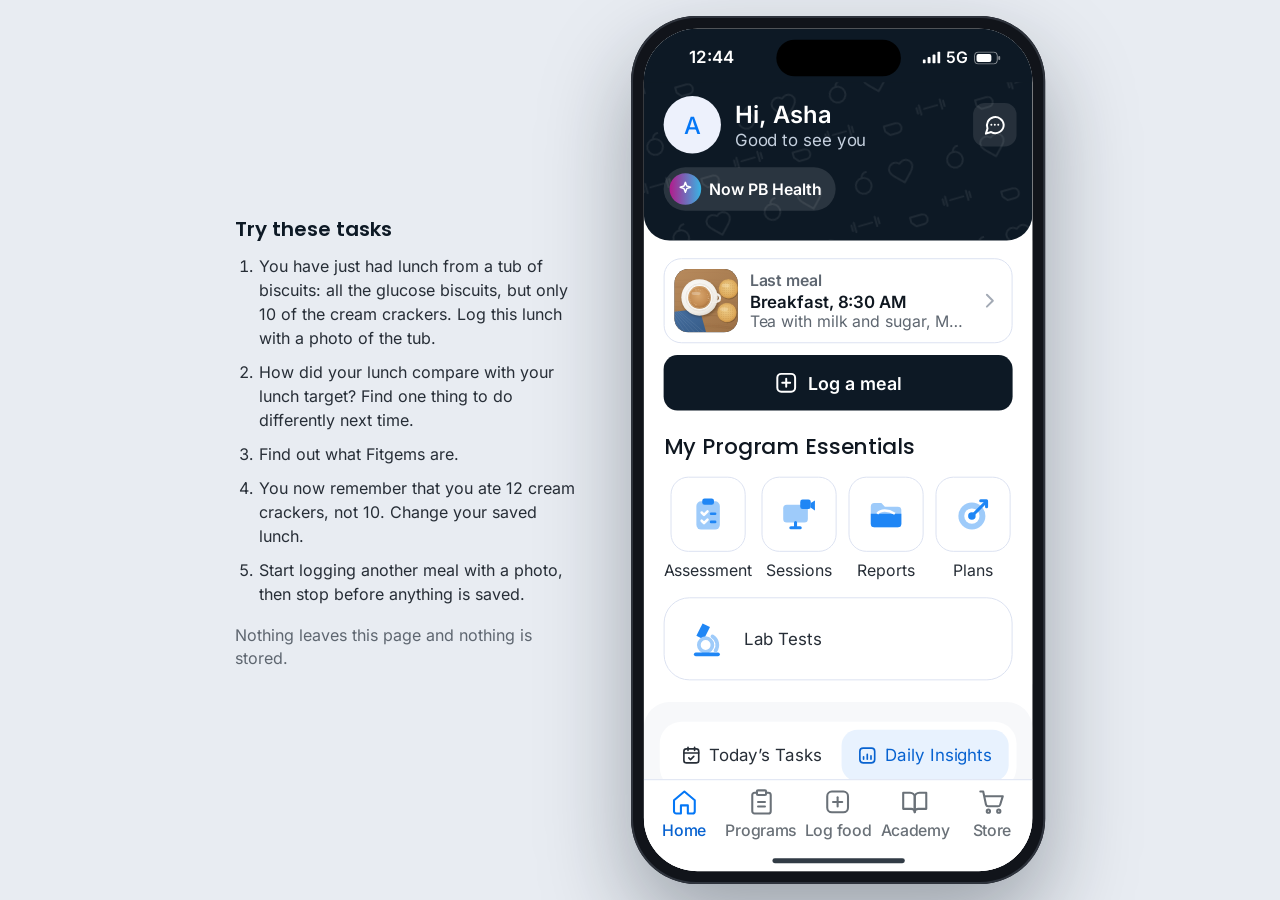
==== flow-2-show-the-estimate/index.html @ 1da6028b "Replace Design 1 and 2 with three flows on one shared theme Each flow from the brief gets its own fo" ====
<!doctype html>
<html lang="en">
<head>
<meta charset="utf-8">
<meta name="viewport" content="width=device-width, initial-scale=1, viewport-fit=cover">
<meta name="theme-color" content="#0D1925">
<title>Meal log — Flow 2</title>
<meta name="description" content="Clickable prototype for logging a meal with a photo.">
<link rel="stylesheet" href="../shared/fonts.css">
<link rel="stylesheet" href="../shared/theme.css">
<style>
/* ===== Flow 2: Show the estimate. What the app found, what it assumed, how sure it is. ===== */

/* Home: header badge, last-meal strip, one filled "Log a meal" button */
.f2-badge { position: relative; display: inline-flex; align-items: center; gap: 8px; min-height: 44px; margin-top: 14px; padding: 0 14px 0 6px; border: 0; border-radius: 999px; background: rgba(255, 255, 255, .12); color: #fff; font-size: 16px; font-weight: 600; }
.f2-badge .pb { width: 32px; height: 32px; border-radius: 50%; background: var(--brand-grad); display: grid; place-items: center; }
.f2-badge .pb .ic { width: 18px; height: 18px; color: #fff; }
.f2-top { padding: 18px 20px 0; background: var(--card); }
.f2-last { display: flex; align-items: center; gap: 12px; width: 100%; padding: 10px 10px 10px 10px; margin-bottom: 12px; border: 1px solid var(--line); border-radius: 18px; background: var(--card); text-align: left; color: inherit; }
.f2-last .thumb { width: 64px; height: 64px; border-radius: 14px; }
.f2-last .grow { flex: 1; min-width: 0; }
.f2-last .k { display: block; font-size: 16px; font-weight: 600; color: var(--muted); }
.f2-last .t { display: block; margin-top: 2px; font-size: 17px; font-weight: 600; color: var(--ink); }
.f2-last .s { display: block; font-size: 16px; color: var(--muted); white-space: nowrap; overflow: hidden; text-overflow: ellipsis; }
.f2-last .chev { color: #A3AAB5; }
.f2-logbtn .ic { width: 24px; height: 24px; }
.hcard .f2-logbtn { margin-top: 12px; }

/* method sheet: equal tiles, each with an accuracy note */
.f2-methods { display: grid; gap: 10px; }
.f2-method { display: flex; align-items: center; gap: 14px; width: 100%; min-height: 84px; padding: 12px 14px; border-radius: 18px; border: 1.5px solid var(--line); background: var(--card); text-align: left; }
.f2-method:active { background: var(--blue-50); }
.f2-method .mi { width: 52px; height: 52px; flex: none; border-radius: 16px; background: var(--blue-50); color: var(--blue); display: grid; place-items: center; }
.f2-method .mi .ic { width: 28px; height: 28px; }
.f2-method .ml { flex: 1; min-width: 0; }
.f2-method .ml b { display: block; font-size: 18px; color: var(--ink); }
.f2-method .ml span { display: block; margin-top: 3px; font-size: 16px; line-height: 1.35; color: var(--muted); }
.f2-method .chev { color: #A3AAB5; }

/* outlines over the photo: positions are in the photo's own pixels (596 x 474) */
.ol-layer { position: absolute; inset: 0; pointer-events: none; }
.ol { position: absolute; border: 2.5px dashed rgba(255, 255, 255, .95); border-radius: 18px; box-shadow: 0 0 0 1px rgba(13, 25, 37, .35), inset 0 0 0 1px rgba(13, 25, 37, .25); }
.ol.round { border-radius: 50%; }
.ol .n { position: absolute; left: -12px; top: -12px; width: 30px; height: 30px; border-radius: 50%; background: var(--navy); color: #fff; display: grid; place-items: center; font-size: 16px; font-weight: 700; box-shadow: 0 0 0 2px #fff; }
.ol .lab { position: absolute; left: 50%; top: -38px; transform: translateX(-50%); white-space: nowrap; padding: 4px 10px; border-radius: 999px; background: rgba(13, 25, 37, .86); color: #fff; font-size: 16px; font-weight: 600; }
.ol .lab.below { top: auto; bottom: -40px; }
.ol-lab { position: absolute; transform: translate(-50%, -50%); white-space: nowrap; padding: 4px 12px; border-radius: 999px; background: rgba(13, 25, 37, .86); color: #fff; font-size: 16px; font-weight: 600; box-shadow: 0 2px 8px rgba(0, 0, 0, .25); }
.ol.pop { animation: olPop .35s ease-out; }
@keyframes olPop { from { opacity: 0; transform: scale(.85); } to { opacity: 1; } }
.vf-ol { position: absolute; left: 50%; top: var(--vf-y, 48%); width: 520px; height: 414px; margin: -207px 0 0 -260px; }
.f2-camtools { display: flex; justify-content: center; margin: 0 0 14px; }

/* analysing: stages + foods as they are found */
.f2-stages { list-style: none; margin: 18px 0 14px; padding: 0; display: grid; gap: 12px; }
.f2-stages li { display: flex; align-items: center; gap: 12px; font-size: 17px; color: var(--muted); }
.f2-stages li.now { color: var(--ink); font-weight: 600; }
.f2-stages li.done { color: var(--ink); }
.f2-found { display: grid; gap: 8px; }
.f2-frow { display: flex; align-items: center; gap: 12px; min-height: 56px; padding: 8px 14px; border-radius: 14px; background: var(--card-grey); animation: toastIn .25s ease-out; }
.f2-frow .nb { width: 28px; height: 28px; flex: none; border-radius: 50%; background: var(--navy); color: #fff; display: grid; place-items: center; font-size: 16px; font-weight: 700; }
.f2-frow .grow { flex: 1; font-weight: 600; font-size: 17px; color: var(--ink); }
.f2-frow .am { font-size: 16px; color: var(--muted); }

/* review rows */
.f2-mealbar { display: flex; align-items: center; justify-content: space-between; gap: 10px; margin: 14px 0 10px; }
.f2-row { padding: 14px 14px 12px; margin-bottom: 10px; }
.f2-rtop { display: flex; align-items: flex-start; gap: 10px; }
.f2-rtop .nb { width: 30px; height: 30px; flex: none; margin-top: 1px; border-radius: 50%; background: var(--navy); color: #fff; display: grid; place-items: center; font-size: 16px; font-weight: 700; }
.f2-rtop .grow { flex: 1; min-width: 0; }
.f2-rtop .nm { display: block; font-size: 18px; font-weight: 600; color: var(--ink); line-height: 1.3; }
.f2-rtop .am { display: block; margin-top: 2px; font-size: 16px; color: var(--muted); }
.f2-rctl { display: flex; align-items: center; justify-content: space-between; gap: 10px; margin: 10px 0 0 40px; }
.f2-rctl .kc { font-size: 17px; font-weight: 600; color: var(--text); }
.f2-alts { margin: 10px 0 0 40px; }
.f2-alts .lbl { display: block; margin-bottom: 6px; font-size: 16px; color: var(--muted); }
.f2-add { display: flex; align-items: center; justify-content: center; gap: 8px; width: 100%; min-height: 56px; border-radius: 16px; border: 1.5px dashed var(--line-2); background: transparent; color: var(--pink); font-weight: 600; font-size: 17px; }
.f2-add .ic { width: 20px; height: 20px; }
.f2-total { display: flex; justify-content: space-between; align-items: baseline; margin: 14px 2px 4px; font-size: 17px; color: var(--muted); }
.f2-total b { font-size: 20px; color: var(--ink); }

/* saved sheet */
.f2-saved { text-align: center; }
.f2-saved h1 { margin: 12px 0 16px; font-family: var(--font-head); font-weight: 600; font-size: 25px; color: var(--ink); }
.f2-saved .scorebox { text-align: left; }

/* insights */
.f2-gems { position: relative; display: inline-flex; align-items: center; gap: 6px; min-height: 44px; margin-right: 8px; padding: 0 14px 0 10px; border: 0; border-radius: 999px; background: #fff; box-shadow: var(--shadow-1); font-size: 18px; font-weight: 700; color: var(--ink); }
.f2-gems .ic { width: 22px; height: 22px; }
.f2-tip { position: absolute; z-index: 20; right: 12px; top: calc(var(--sb) + 60px); width: 300px; display: flex; gap: 6px; align-items: flex-start; padding: 12px 6px 12px 14px; border-radius: 16px; background: var(--navy); color: #fff; font-size: 17px; line-height: 1.4; box-shadow: var(--shadow-2); }
.f2-tip::before { content: ''; position: absolute; top: -8px; right: 40px; width: 16px; height: 16px; background: var(--navy); transform: rotate(45deg); border-radius: 3px; }
.f2-tip .linkbtn { display: inline-flex; min-height: 44px; vertical-align: middle; color: #FF8CC6; font-size: 17px; }
.f2-tip .iconbtn { color: #fff; margin-top: -10px; }
.f2-verdict { padding: 16px; }
.f2-vtop { display: flex; align-items: center; justify-content: space-between; gap: 10px; }
.f2-vhead { margin: 10px 0 4px; font-family: var(--font-head); font-weight: 600; font-size: 22px; line-height: 1.3; color: var(--ink); }
.f2-vline { margin: 0 0 4px; font-size: 17px; color: var(--text); }
.f2-nutr { margin-top: 12px; padding: 16px; }
.f2-nutr .h3 { margin-bottom: 14px; }
.f2-assume { margin-top: 12px; padding: 16px; }
.f2-assume .h3 { margin-bottom: 6px; }
.f2-assume li { align-items: flex-start; }
.f2-scorepill { display: inline-flex; align-items: center; gap: 8px; margin-top: 8px; padding: 6px 14px; border-radius: 999px; background: var(--score-bg); font-size: 16px; color: var(--text); }
.f2-scorepill b { font-size: 18px; color: var(--ink); }
</style>
</head>
<body>
<div class="proto-bar"></div>
<div class="stage">
  <aside class="about" aria-label="Tasks for this prototype"></aside>
  <div class="device-wrap">
    <div class="device">
      <div class="phone" id="phone">
        <div id="sb"></div>
        <div id="screen"></div>
        <div id="overlay"></div>
        <div id="toast" aria-live="polite"></div>
        <div class="homebar"></div>
      </div>
    </div>
  </div>
</div>
<script src="../shared/core.js"></script>
<script src="flow.js"></script>
</body>
</html>
---- shared/fonts.css ----
/* Inter (400/500/600/700) and Poppins (500/600), embedded as WOFF2 so the pages work offline and from a double-click.
   Both fonts are SIL Open Font License 1.1. Inter is the app's UI font; Poppins its heading font (screen_3, screen_7, screen_9). */
@font-face{font-family:'Inter';font-style:normal;font-weight:400;font-display:swap;src:url([data-uri]) format('woff2');}
@font-face{font-family:'Inter';font-style:normal;font-weight:500;font-display:swap;src:url([data-uri]) format('woff2');}
@font-face{font-family:'Inter';font-style:normal;font-weight:600;font-display:swap;src:url([data-uri]) format('woff2');}
@font-face{font-family:'Inter';font-style:normal;font-weight:700;font-display:swap;src:url([data-uri]) format('woff2');}
@font-face{font-family:'Poppins';font-style:normal;font-weight:500;font-display:swap;src:url([data-uri]) format('woff2');}
@font-face{font-family:'Poppins';font-style:normal;font-weight:600;font-display:swap;src:url([data-uri]) format('woff2');}
---- shared/theme.css ----
/* =====================================================================
   PB Health meal-log prototypes: shared theme for all three flows.

   One palette, defined once. Every colour was sampled from the nine
   app screenshots (screen_1 to screen_9) and is used only through these
   variables, so the three flows cannot drift apart.
   Rules from the brief that live here:
     - text is at least 16 px, food counts at least 20 px, tap targets
       at least 44 px;
     - over target = amber with an up arrow, under target = blue with a
       down arrow, never red;
     - navy primary buttons, blue accents, white pages, light grey cards.
   ===================================================================== */
:root {
  /* brand */
  --navy: #0D1925;        /* header band, primary buttons: screen_1 header, screen_6 "Track meal", screen_7/8 buttons */
  --navy-2: #22344A;      /* primary button pressed */
  --blue: #0477F6;        /* accent: icons, active tab, progress, selection: screen_1 Home tab, screen_5 progress, screen_6 icons */
  --blue-ink: #0762D0;    /* blue text on white: the accent darkened to pass WCAG AA */
  --blue-50: #E8F2FE;     /* blue tint: screen_1 "Daily Insights" pill, screen_2 water button */
  --blue-100: #D3E7FC;    /* progress track: screen_5 */
  --pink: #DA0A78;        /* text links: screen_6 "Search here", screen_7 "Go back" (darkened to pass AA) */
  --gem: #F80A8C;         /* Fitgems: screen_8 gem */

  /* text */
  --ink: #0F1720;         /* headings: screen_6 "Lunch", screen_7 "Meal Logged!" */
  --text: #272E37;        /* body: screen_7 sheet text, screen_2 "Track meals to see insights" */
  --muted: #5E6670;       /* secondary: screen_6 date (#6A727B), darkened to pass AA on tints */
  --tab: #6A7178;         /* inactive tab: screen_1 */

  /* surfaces */
  --page: #F7F8FA;        /* Home lower section: screen_1, screen_2 */
  --card: #FFFFFF;
  --card-grey: #F4F6FA;   /* light grey card: screen_6 "Did we miss something" box (#F6F9FC) */
  --line: #DCE2F1;        /* card outlines: screen_1 tiles and Lab Tests, screen_3 tiles */
  --line-2: #C3CCDF;      /* control outlines */
  --track: #E5E7EB;       /* empty bar: screen_9 (#E4E4E4) */
  --grab: #B8C0CA;        /* sheet handle: screen_3, screen_7 */
  --scrim: rgba(13, 25, 37, .45);
  --camera: #10161D;      /* camera background: screen_4 */

  /* nutrient status: over is amber + up arrow, under is blue + down arrow, never red */
  --amber: #FFB200;       /* over-target fill: screen_9 calorie ring */
  --amber-ink: #8A4B00;   /* over-target text */
  --amber-50: #FFF4DC;
  --under: var(--blue);
  --under-ink: var(--blue-ink);
  --under-50: var(--blue-50);
  --within: #5E6E86;      /* within target: neutral slate, neither praise nor warning */

  /* other accents */
  --green: #0CA122;       /* "saved" check badge: screen_7 */
  --green-ink: #157A35;
  --green-50: #E8F6EC;
  --peach: #FFF2E6;       /* advice card: screen_9; fun-fact card: screen_5 */
  --peach-ink: #7A4310;
  --violet-50: #F1E6FD;   /* rebrand tint: screen_1 banner */
  --score-bg: linear-gradient(100deg, #FDEDFD, #DFF5FC);    /* score pill: screen_7, screen_9 */
  --brand-grad: linear-gradient(90deg, #B21B8C, #38B5E4);   /* PB Health gradient: screen_3 Talk tile and "New" badge */
  --duo-1: #9ECBFA;       /* tile icons, light part: screen_1 */
  --duo-2: #1F86F5;       /* tile icons, dark part: screen_1 */
  --doodle: #A9B2AF;      /* vegetable doodles behind the insights header: screen_9 */

  /* shape */
  --r-card: 18px;
  --r-btn: 14px;
  --r-row: 14px;
  --r-sheet: 26px;
  --shadow-1: 0 1px 2px rgba(13, 25, 37, .05), 0 6px 18px rgba(13, 25, 37, .06);
  --shadow-2: 0 18px 40px rgba(13, 25, 37, .22);

  /* type: Inter for UI, Poppins for headings, as in the app */
  --font-ui: 'Inter', -apple-system, BlinkMacSystemFont, 'SF Pro Text', 'Segoe UI', Roboto, 'Noto Sans', sans-serif;
  --font-head: 'Poppins', 'Inter', -apple-system, BlinkMacSystemFont, 'Segoe UI', sans-serif;

  /* iPhone 15: 393 x 852 pt, 54 pt status bar, 34 pt home-indicator area */
  --phone-w: 393px;
  --phone-h: 852px;
  --sb: 54px;
  --hb: 34px;
}

*, *::before, *::after { box-sizing: border-box; }
html, body { height: 100%; }
body {
  margin: 0;
  background: #E8ECF2;
  font-family: var(--font-ui);
  color: var(--ink);
  -webkit-font-smoothing: antialiased;
  -webkit-tap-highlight-color: transparent;
}
button, input, textarea, select { font: inherit; color: inherit; }
button { cursor: pointer; }
img { display: block; max-width: 100%; }
.sr-only { position: absolute; width: 1px; height: 1px; padding: 0; margin: -1px; overflow: hidden; clip: rect(0 0 0 0); white-space: nowrap; border: 0; }
:focus-visible { outline: 3px solid var(--blue); outline-offset: 2px; border-radius: 10px; }

/* ===== Stage: task panel + phone frame (laptop) ===== */
.stage { min-height: 100%; display: flex; align-items: center; justify-content: center; gap: 56px; padding: 16px; }
.about { width: 340px; color: var(--ink); }
.about h2 { font-family: var(--font-head); font-weight: 600; font-size: 20px; margin: 0 0 10px; color: var(--navy); }
.about ol { margin: 0; padding-left: 22px; font-size: 16px; line-height: 1.5; color: var(--text); }
.about ol li { margin-bottom: 10px; padding-left: 2px; }
.about .note { margin-top: 18px; font-size: 16px; color: var(--muted); line-height: 1.45; }
.device-wrap { position: relative; flex: none; }
.device { position: absolute; left: 0; top: 0; width: calc(var(--phone-w) + 26px); height: calc(var(--phone-h) + 26px); padding: 13px; border-radius: 66px; background: #11141A; box-shadow: 0 0 0 2px #2E333C inset, 0 40px 90px rgba(13, 25, 37, .35); transform-origin: top left; }
.phone { position: relative; width: var(--phone-w); height: var(--phone-h); border-radius: 54px; overflow: hidden; background: var(--card); isolation: isolate; }

/* status bar + home indicator */
.statusbar { position: absolute; z-index: 80; top: 0; left: 0; right: 0; height: var(--sb); display: flex; align-items: center; justify-content: space-between; padding: 4px 32px 0 46px; font-weight: 600; font-size: 17px; pointer-events: none; color: var(--ink); transition: color .2s; }
.statusbar.light { color: #fff; }
.statusbar .island { position: absolute; left: 50%; top: 11px; width: 126px; height: 37px; margin-left: -63px; border-radius: 20px; background: #000; }
.statusbar .sb-right { display: flex; align-items: center; gap: 6px; font-size: 16px; }
.statusbar svg { display: block; }
.homebar { position: absolute; z-index: 80; bottom: 8px; left: 50%; width: 134px; height: 5px; margin-left: -67px; border-radius: 3px; background: var(--navy); opacity: .85; pointer-events: none; }
.homebar.light { background: #fff; }

/* phone-sized screens: the page is the phone, with a slim bar for the tasks */
.proto-bar { display: none; }
@media (max-width: 600px) {
  :root { --sb: calc(env(safe-area-inset-top, 0px) + 8px); --hb: calc(env(safe-area-inset-bottom, 0px) + 8px); }
  body { background: var(--card); }
  .stage { display: block; padding: 0; }
  .about { display: none; }
  .device-wrap { width: 100% !important; height: auto !important; }
  .device { position: static; width: 100%; height: auto; padding: 0; border-radius: 0; background: none; box-shadow: none; transform: none !important; }
  .phone { width: 100%; height: calc(100dvh - 40px); border-radius: 0; }
  .statusbar, .homebar { display: none; }
  .proto-bar { display: flex; align-items: center; gap: 6px; height: 40px; padding: 0 8px 0 12px; background: var(--navy); color: #fff; font-size: 16px; }
  .proto-bar .grow { flex: 1; }
  .proto-bar button { min-height: 32px; padding: 0 12px; border-radius: 8px; border: 1px solid rgba(255, 255, 255, .35); background: transparent; color: #fff; font-size: 16px; }
  .proto-bar.hidden { display: none; }
  .proto-bar.hidden ~ .stage .phone { height: 100dvh; }
}

/* ===== Screens ===== */
#screen { position: absolute; inset: 0; }
.screen { position: absolute; inset: 0; display: flex; flex-direction: column; background: var(--card); font-size: 17px; color: var(--text); }
.screen.grey { background: var(--page); }
.screen.dark { background: var(--camera); color: #fff; }
.screen.enter-fwd { animation: enterFwd .24s ease-out; }
.screen.enter-back { animation: enterBack .24s ease-out; }
@keyframes enterFwd { from { opacity: 0; transform: translateX(26px); } to { opacity: 1; transform: none; } }
@keyframes enterBack { from { opacity: 0; transform: translateX(-26px); } to { opacity: 1; transform: none; } }
.body { flex: 1; overflow-y: auto; overflow-x: hidden; -webkit-overflow-scrolling: touch; overscroll-behavior: contain; scrollbar-width: none; }
.body::-webkit-scrollbar { width: 0; height: 0; }
.pad { padding-left: 20px; padding-right: 20px; }
.footer { flex: none; padding: 12px 20px calc(var(--hb) + 6px); background: var(--card); border-top: 1px solid var(--line); }
.footer .btn + .btn, .footer .btn + .textbtn { margin-top: 6px; }
.footer .textbtn { width: 100%; }
.no-anim *, .no-anim *::before, .no-anim *::after { animation: none !important; transition: none !important; }

/* top bar (white screens): back on the left, title, an action or close on the right */
.topbar { flex: none; display: flex; align-items: center; gap: 4px; min-height: calc(var(--sb) + 56px); padding: var(--sb) 8px 0; background: var(--card); border-bottom: 1px solid var(--line); }
.topbar.plain { border-bottom: 0; }
.topbar .title { flex: 1; min-width: 0; font-size: 20px; font-weight: 600; color: var(--ink); white-space: nowrap; overflow: hidden; text-overflow: ellipsis; }
.topbar .title small { font-size: 16px; font-weight: 400; color: var(--muted); margin-left: 8px; }
.topbar .title.center { text-align: center; }
.iconbtn { flex: none; width: 44px; height: 44px; display: inline-grid; place-items: center; padding: 0; border: 0; border-radius: 12px; background: transparent; color: var(--ink); }
.iconbtn:active { background: var(--blue-50); }
.iconbtn.ghost { visibility: hidden; }
.textbtn { flex: none; min-height: 44px; padding: 0 12px; border: 0; background: transparent; font-weight: 600; font-size: 17px; color: var(--pink); border-radius: 12px; }
.textbtn.blue { color: var(--blue-ink); }
.textbtn.dark { color: var(--ink); }
.textbtn.light { color: #fff; }
.textbtn .ic { width: 20px; height: 20px; vertical-align: -4px; margin-right: 6px; }
.linkbtn { display: inline-flex; align-items: center; gap: 6px; min-height: 44px; padding: 0; border: 0; background: none; color: var(--pink); font-weight: 600; font-size: 17px; text-align: left; }
.linkbtn.blue { color: var(--blue-ink); }
.linkbtn .ic { width: 20px; height: 20px; }

/* buttons: one navy primary per screen */
.btn { display: inline-flex; align-items: center; justify-content: center; gap: 10px; width: 100%; min-height: 56px; padding: 0 20px; border-radius: var(--r-btn); border: 0; background: var(--navy); color: #fff; font-weight: 600; font-size: 18px; letter-spacing: .1px; transition: transform .08s, background .2s; }
.btn:active { transform: scale(.985); background: var(--navy-2); }
.btn[disabled] { background: #C9D0DA; color: #fff; cursor: not-allowed; }
.btn.secondary { background: var(--card); color: var(--navy); border: 1.5px solid var(--navy); }
.btn.secondary:active { background: var(--blue-50); }
.btn.light { background: #fff; color: var(--navy); }
.btn.small { min-height: 48px; font-size: 17px; padding: 0 16px; }
.btn.auto { width: auto; }
.btn .ic { width: 22px; height: 22px; }
.btnrow { display: flex; gap: 10px; }
.btnrow > * { flex: 1; }

.ic { width: 24px; height: 24px; flex: none; }

/* cards and type */
.card { background: var(--card); border: 1px solid var(--line); border-radius: var(--r-card); }
.gcard { background: var(--card-grey); border-radius: var(--r-card); }
.h1 { margin: 0; font-family: var(--font-head); font-weight: 600; font-size: 26px; line-height: 1.25; color: var(--ink); }
.h2 { margin: 0; font-family: var(--font-head); font-weight: 600; font-size: 20px; line-height: 1.3; color: var(--ink); }
.h3 { margin: 0; font-weight: 600; font-size: 18px; color: var(--ink); }
.muted { color: var(--muted); }
.p { margin: 0; font-size: 17px; line-height: 1.45; color: var(--text); }
.small { font-size: 16px; }
.num { font-variant-numeric: tabular-nums; }
.sep { height: 1px; background: var(--line); margin: 14px 0; }
.center { text-align: center; }
.section-label { margin: 0 0 8px; font-size: 16px; font-weight: 600; color: var(--muted); }

/* chips */
.chip { display: inline-flex; align-items: center; gap: 6px; min-height: 44px; padding: 0 16px; border-radius: 999px; border: 1.5px solid var(--line-2); background: var(--card); font-weight: 600; font-size: 16px; color: var(--ink); white-space: nowrap; }
.chip .ic { width: 18px; height: 18px; }
.chip.on { border-color: var(--blue); background: var(--blue-50); color: var(--blue-ink); }
.chip.meal { border-color: var(--line); background: var(--card-grey); }
.chip.meal b { font-weight: 700; }
.chip.meal .chg { color: var(--pink); font-weight: 600; }
.chips { display: flex; flex-wrap: wrap; gap: 8px; }

/* tags: always a word, never colour alone */
.tag { display: inline-flex; align-items: center; gap: 5px; min-height: 28px; padding: 2px 10px 2px 8px; border-radius: 999px; font-size: 16px; font-weight: 600; white-space: nowrap; line-height: 1.2; }
.tag .ic { width: 16px; height: 16px; }
.tag.sure { background: var(--green-50); color: var(--green-ink); }
.tag.check { background: var(--amber-50); color: var(--amber-ink); }
.tag.est { background: var(--blue-50); color: var(--blue-ink); }
.tag.mine { background: #EEF0F4; color: var(--text); }

/* stepper: minus, count, plus */
.stepper { display: flex; align-items: center; gap: 8px; }
.step-btn { width: 52px; height: 52px; flex: none; border-radius: 16px; border: 0; background: var(--blue-50); color: var(--navy); display: grid; place-items: center; padding: 0; }
.step-btn:active { background: var(--blue-100); }
.step-btn[disabled] { opacity: .35; cursor: not-allowed; }
.step-btn .ic { width: 26px; height: 26px; stroke-width: 2.4; }
.step-val { min-width: 64px; text-align: center; line-height: 1.05; }
.step-val b { display: block; font-size: 28px; font-weight: 700; color: var(--ink); font-variant-numeric: tabular-nums; }
.step-val span { display: block; margin-top: 2px; font-size: 16px; color: var(--muted); }
.stepper.sm .step-btn { width: 44px; height: 44px; border-radius: 13px; }
.stepper.sm .step-btn .ic { width: 22px; height: 22px; }
.stepper.sm .step-val { min-width: 40px; }
.stepper.sm .step-val b { font-size: 22px; }
.stepper.xl { gap: 18px; justify-content: center; }
.stepper.xl .step-btn { width: 64px; height: 64px; border-radius: 20px; }
.stepper.xl .step-btn .ic { width: 30px; height: 30px; }
.stepper.xl .step-val { min-width: 112px; }
.stepper.xl .step-val b { font-size: 56px; font-family: var(--font-head); font-weight: 600; }
.bump { animation: bump .32s ease-out; }
@keyframes bump { 0% { transform: scale(1); } 40% { transform: scale(1.12); } 100% { transform: scale(1); } }

/* nutrient bars: fill may run past a marked target line */
.nlist { display: grid; gap: 18px; }
.nrow-top { display: flex; align-items: baseline; justify-content: space-between; gap: 10px; margin-bottom: 8px; }
.nrow-top .nl { font-weight: 600; font-size: 17px; color: var(--ink); }
.nrow-top .nv { font-size: 17px; color: var(--text); font-variant-numeric: tabular-nums; white-space: nowrap; }
.nrow-top .nv b { color: var(--ink); }
.nbar { position: relative; height: 12px; border-radius: 6px; background: var(--track); margin: 4px 0 0; }
.nbar .fill { position: absolute; left: 0; top: 0; bottom: 0; border-radius: 6px; transition: width .25s ease-out; }
.nbar .fill.over { background: var(--amber); }
.nbar .fill.under { background: var(--under); }
.nbar .fill.within { background: var(--within); }
.nbar .range { position: absolute; top: -3px; bottom: -3px; border-radius: 8px; opacity: .32; }
.nbar .range.over { background: var(--amber); }
.nbar .range.under { background: var(--under); }
.nbar .range.within { background: var(--within); }
.nbar .tline { position: absolute; top: -7px; bottom: -7px; width: 3px; margin-left: -1.5px; background: var(--navy); border-radius: 2px; }
.nbar-wrap { position: relative; padding-top: 26px; }
.nbar-wrap .tlabel { position: absolute; top: 0; transform: translateX(-50%); font-size: 16px; font-weight: 600; color: var(--muted); white-space: nowrap; }
.nbar-wrap .tlabel.end { transform: translateX(-100%); }
.nstat { display: inline-flex; align-items: center; gap: 6px; margin-top: 8px; font-weight: 600; font-size: 16px; }
.nstat .ic { width: 14px; height: 14px; }
.nstat.over { color: var(--amber-ink); }
.nstat.under { color: var(--under-ink); }
.nstat.within { color: var(--muted); font-weight: 500; }

/* score out of 10 on a scale */
.scorebox { padding: 16px; border-radius: var(--r-card); background: var(--score-bg); }
.score-top { display: flex; align-items: flex-start; justify-content: space-between; gap: 12px; }
.score-top .lbl { font-weight: 600; font-size: 18px; color: var(--ink); }
.score-top .why { display: block; margin-top: 4px; font-size: 16px; color: var(--text); line-height: 1.4; }
.score-num { flex: none; line-height: 1; text-align: right; color: var(--ink); }
.score-num b { font-family: var(--font-head); font-size: 40px; font-weight: 600; }
.score-num span { font-size: 18px; font-weight: 600; color: var(--muted); }
.segs { display: grid; grid-template-columns: repeat(10, 1fr); gap: 4px; margin: 14px 0 6px; }
.segs i { height: 12px; border-radius: 4px; background: rgba(13, 25, 37, .12); }
.segs i.f { background: var(--navy); }
.scale { display: flex; justify-content: space-between; font-size: 16px; color: var(--muted); }

/* photos */
.photo { position: relative; width: 100%; aspect-ratio: 5 / 4; border-radius: 20px; overflow: hidden; background: #2A2F36; }
.photo > img { position: absolute; inset: 0; width: 100%; height: 100%; object-fit: cover; }
.thumb { position: relative; width: 56px; height: 56px; flex: none; border-radius: 12px; overflow: hidden; background: #2A2F36; }
.thumb > img { position: absolute; inset: 0; width: 100%; height: 100%; object-fit: cover; }

/* bottom sheet + scrim */
#overlay:empty { display: none; }
.scrim { position: absolute; inset: 0; z-index: 60; background: var(--scrim); }
.scrim.anim { animation: fadeIn .18s ease-out; }
.sheet { position: absolute; z-index: 61; left: 0; right: 0; bottom: 0; max-height: 88%; display: flex; flex-direction: column; background: var(--card); border-radius: var(--r-sheet) var(--r-sheet) 0 0; box-shadow: var(--shadow-2); }
.sheet.anim { animation: sheetUp .26s cubic-bezier(.2, .8, .2, 1); }
.sheet .grab { flex: none; width: 48px; height: 5px; margin: 10px auto 2px; border-radius: 3px; background: var(--grab); }
.sheet-head { display: flex; align-items: center; gap: 8px; padding: 6px 10px 2px 20px; }
.sheet-head h2 { flex: 1; margin: 0; font-family: var(--font-head); font-weight: 600; font-size: 21px; color: var(--ink); line-height: 1.3; }
.sheet-body { overflow-y: auto; padding: 6px 20px 12px; }
.sheet-foot { padding: 8px 20px calc(var(--hb) + 8px); }
@keyframes sheetUp { from { transform: translateY(100%); } to { transform: none; } }
@keyframes fadeIn { from { opacity: 0; } to { opacity: 1; } }

/* toasts */
.toast { position: absolute; z-index: 70; left: 14px; right: 14px; bottom: calc(var(--hb) + 88px); display: flex; align-items: center; gap: 10px; min-height: 56px; padding: 8px 8px 8px 16px; border-radius: 14px; background: var(--navy); color: #fff; box-shadow: var(--shadow-2); font-size: 17px; line-height: 1.35; animation: toastIn .2s ease-out; }
.toast .msg { flex: 1; }
.toast .tbtn { flex: none; min-height: 44px; padding: 0 14px; border-radius: 10px; border: 0; background: rgba(255, 255, 255, .16); color: #fff; font-weight: 700; font-size: 17px; }
.toast.top { top: calc(var(--sb) + 6px); bottom: auto; }
.toast.light { background: var(--card); color: var(--ink); border: 1px solid var(--line); }
.toast .tclose { width: 44px; height: 44px; color: inherit; }
.toast .linkbtn { display: inline-flex; min-height: 44px; vertical-align: middle; font-size: 17px; }
@keyframes toastIn { from { opacity: 0; transform: translateY(10px); } to { opacity: 1; transform: none; } }

/* list rows */
.row { display: flex; align-items: center; gap: 12px; width: 100%; min-height: 60px; padding: 10px 14px; border-radius: var(--r-row); border: 1px solid var(--line); background: var(--card); text-align: left; }
.row .grow { flex: 1; min-width: 0; }
.row .t { display: block; font-weight: 600; font-size: 17px; color: var(--ink); }
.row .s { display: block; margin-top: 2px; font-size: 16px; color: var(--muted); }
.row.on { border: 2px solid var(--blue); background: var(--blue-50); padding: 9px 13px; }
.radio { width: 24px; height: 24px; flex: none; border-radius: 50%; border: 2px solid var(--line-2); display: grid; place-items: center; }
.on > .radio { border-color: var(--blue); }
.on > .radio::after { content: ''; width: 12px; height: 12px; border-radius: 50%; background: var(--blue); }
.rows { display: grid; gap: 8px; }
.addpill { display: inline-flex; align-items: center; gap: 4px; min-height: 44px; padding: 0 14px; border-radius: 999px; border: 1.5px solid var(--navy); background: var(--card); font-weight: 600; font-size: 16px; color: var(--navy); }
.addpill .ic { width: 18px; height: 18px; }

/* ===== Home (shared pieces, from screen_1 and screen_2) ===== */
.sbfill { position: absolute; z-index: 5; top: 0; left: 0; right: 0; height: var(--sb); background: var(--navy); pointer-events: none; }
.navyhead { position: relative; flex: none; padding: calc(var(--sb) + 14px) 16px 30px 20px; background: var(--navy); color: #fff; border-radius: 0 0 26px 26px; overflow: hidden; }
.navyhead .pattern { position: absolute; inset: 0; opacity: .08; pointer-events: none; }
.hello { position: relative; display: flex; align-items: center; gap: 14px; }
.avatar { width: 58px; height: 58px; flex: none; border-radius: 50%; background: #EDF1FC; color: var(--blue); display: grid; place-items: center; font-size: 24px; font-weight: 500; }
.hello .who { flex: 1; min-width: 0; }
.hello .who b { display: block; font-size: 24px; font-weight: 600; letter-spacing: .1px; }
.hello .who span { display: block; margin-top: 2px; font-size: 17px; color: #C5D0DE; }
.head-actions { display: flex; align-items: center; gap: 2px; }
.headbtn { position: relative; width: 44px; height: 44px; display: grid; place-items: center; border: 0; border-radius: 12px; background: rgba(255, 255, 255, .1); color: #fff; padding: 0; }
.headbtn + .headbtn { margin-left: 6px; }
.headbtn .ic { width: 24px; height: 24px; }
.headbtn .dot { position: absolute; top: 8px; right: 8px; width: 10px; height: 10px; border-radius: 50%; background: var(--gem); box-shadow: 0 0 0 2px var(--navy); }
.home-sec { padding: 20px 20px 4px; background: var(--card); }
.essentials-h { margin: 0 0 14px; font-family: var(--font-head); font-weight: 500; font-size: 22px; color: var(--ink); }
.tiles { display: grid; grid-template-columns: repeat(4, 1fr); gap: 8px; }
.tile { display: flex; flex-direction: column; align-items: center; gap: 8px; padding: 0; border: 0; background: none; font-size: 16px; color: var(--text); }
.tile .ti { width: 76px; height: 76px; border-radius: 18px; border: 1.5px solid var(--line); background: var(--card); display: grid; place-items: center; }
.tile .ti svg { width: 38px; height: 38px; }
.labcard { display: flex; align-items: center; gap: 16px; width: 100%; min-height: 84px; margin-top: 18px; padding: 0 24px; border-radius: 26px; border: 1.5px solid var(--line); background: var(--card); font-size: 17px; color: var(--text); text-align: left; }
.labcard svg { width: 40px; height: 40px; }
.home-grey { margin-top: 18px; padding: 20px 16px 24px; background: var(--page); border-radius: 26px 26px 0 0; }
.segtabs { display: flex; gap: 6px; padding: 8px; border-radius: 22px; background: var(--card); }
.segtab { flex: 1; display: inline-flex; align-items: center; justify-content: center; gap: 8px; min-height: 52px; border: 0; border-radius: 16px; background: transparent; font-size: 17px; color: var(--text); }
.segtab.on { background: var(--blue-50); color: var(--blue-ink); }
.segtab .ic { width: 20px; height: 20px; }
.hcard { margin-top: 14px; padding: 18px 16px; border-radius: 22px; background: var(--card); }
.hcard-h { display: flex; align-items: center; justify-content: space-between; gap: 10px; }
.hcard-h h3 { margin: 0; font-family: var(--font-head); font-weight: 500; font-size: 22px; color: var(--ink); }
.hcard-h .kc { font-size: 16px; color: var(--muted); }
.hcard-h .kc b { color: var(--ink); font-size: 17px; }
.mealrow { display: flex; align-items: center; gap: 12px; width: 100%; min-height: 64px; padding: 10px 0; border: 0; border-top: 1px solid var(--line); background: none; text-align: left; color: inherit; }
.mealrow:first-of-type { border-top: 0; }
.mealrow .grow { flex: 1; min-width: 0; }
.mealrow .t { display: block; font-weight: 600; font-size: 17px; color: var(--ink); }
.mealrow .s { display: block; margin-top: 2px; font-size: 16px; color: var(--muted); white-space: nowrap; overflow: hidden; text-overflow: ellipsis; }
.mealrow .kc { font-size: 17px; font-weight: 600; color: var(--text); white-space: nowrap; }
.mealrow .thumb { width: 52px; height: 52px; }
.mealrow .ph { width: 52px; height: 52px; flex: none; border-radius: 12px; background: var(--card-grey); display: grid; place-items: center; color: var(--line-2); }
.mealrow .ph .ic { width: 26px; height: 26px; stroke-width: 1.6; }
.mealrow .chev { color: #A3AAB5; }
.mealrow.todo .t { color: var(--text); font-weight: 500; }
.hint-line { margin: 8px 0 0; font-size: 16px; color: var(--muted); }
.trackers { display: grid; grid-template-columns: 1fr 1fr; gap: 12px; margin-top: 14px; }
.tracker { padding: 16px 14px; border-radius: 22px; background: var(--card); display: flex; flex-direction: column; gap: 12px; }
.tracker h3 { margin: 0; font-family: var(--font-head); font-weight: 500; font-size: 20px; color: var(--ink); }
.tracker .tv { display: flex; align-items: center; gap: 10px; font-size: 17px; color: var(--text); }
.tracker .tv b { font-size: 20px; color: var(--ink); }
.tracker .btn { min-height: 48px; font-size: 16px; padding: 0 12px; }

/* tab bar: Home, Programs, [centre], Academy, Store */
.tabbar { position: relative; flex: none; display: flex; padding: 6px 2px calc(var(--hb) - 4px); background: var(--card); border-top: 1px solid var(--line); }
.tab { flex: 1; min-width: 0; display: flex; flex-direction: column; align-items: center; justify-content: center; gap: 4px; min-height: 56px; padding: 0; border: 0; border-radius: 12px; background: transparent; color: var(--tab); font-size: 16px; font-weight: 500; letter-spacing: -.2px; white-space: nowrap; }
.tab.on { color: var(--blue-ink); }
.tab.on .ic { color: var(--blue); }
.tab .ic { width: 28px; height: 28px; stroke-width: 1.8; }
.tab.raised { position: relative; justify-content: flex-end; color: var(--ink); font-weight: 600; }
.tab.raised::before { content: ''; position: absolute; top: -28px; left: 50%; margin-left: -38px; width: 76px; height: 76px; border-radius: 50%; background: var(--card); box-shadow: 0 -1px 0 var(--line); }
.tab.raised .fab { position: absolute; top: -22px; left: 50%; margin-left: -28px; width: 56px; height: 56px; border-radius: 50%; background: var(--navy); color: #fff; display: grid; place-items: center; box-shadow: 0 4px 12px rgba(13, 25, 37, .25); }
.tab.raised > span:last-child { position: relative; }
.tab.raised .fab .ic { width: 30px; height: 30px; color: #fff; stroke-width: 2; }

/* ===== Camera (shared) ===== */
.cam { overflow: hidden; }
.viewfinder { position: absolute; inset: 0; background: var(--camera); }
.viewfinder .vf-bg { position: absolute; inset: -60px; width: calc(100% + 120px); height: calc(100% + 120px); max-width: none; object-fit: cover; filter: blur(18px) brightness(.55) saturate(1.05); transform: scale(1.15); }
.viewfinder .vf-img { position: absolute; left: 50%; top: var(--vf-y, 48%); width: 520px; height: 414px; margin: -207px 0 0 -260px; max-width: none; object-fit: cover; -webkit-mask-image: radial-gradient(ellipse 50% 50% at 50% 50%, #000 70%, transparent 100%); mask-image: radial-gradient(ellipse 50% 50% at 50% 50%, #000 70%, transparent 100%); }
.vf-mask { position: absolute; inset: 0; background: radial-gradient(circle at 50% var(--vf-y, 48%), transparent 0 158px, rgba(8, 12, 18, .62) 160px); }
.vf-circle { position: absolute; left: 50%; top: var(--vf-y, 48%); width: 320px; height: 320px; margin: -160px 0 0 -160px; border-radius: 50%; border: 2px dashed rgba(255, 255, 255, .85); }
.vf-corners i { position: absolute; width: 46px; height: 46px; border: 3px solid rgba(255, 255, 255, .92); }
.vf-corners i:nth-child(1) { left: 22px; top: calc(var(--vf-y, 48%) - 180px); border-right: 0; border-bottom: 0; border-radius: 8px 0 0 0; }
.vf-corners i:nth-child(2) { right: 22px; top: calc(var(--vf-y, 48%) - 180px); border-left: 0; border-bottom: 0; border-radius: 0 8px 0 0; }
.vf-corners i:nth-child(3) { left: 22px; top: calc(var(--vf-y, 48%) + 134px); border-right: 0; border-top: 0; border-radius: 0 0 0 8px; }
.vf-corners i:nth-child(4) { right: 22px; top: calc(var(--vf-y, 48%) + 134px); border-left: 0; border-top: 0; border-radius: 0 0 8px 0; }
.camtop { position: relative; z-index: 3; display: flex; align-items: center; gap: 4px; min-height: calc(var(--sb) + 52px); padding: var(--sb) 8px 0; }
.camtop .camtitle { flex: 1; text-align: center; font-weight: 600; font-size: 20px; color: #fff; }
.camtop .iconbtn { color: #fff; }
.camtop .iconbtn:active { background: rgba(255, 255, 255, .14); }
.caption { position: relative; z-index: 3; margin: 6px 20px 0; padding: 12px 16px; border-radius: 16px; background: rgba(8, 12, 18, .66); color: #fff; font-size: 17px; line-height: 1.4; text-align: center; }
.caption b { font-weight: 700; }
.camfoot { position: absolute; z-index: 3; left: 0; right: 0; bottom: 0; padding: 0 20px calc(var(--hb) + 10px); background: linear-gradient(transparent, rgba(8, 12, 18, .82) 34%); }
.camctl { display: flex; align-items: center; justify-content: space-between; }
.galbtn { width: 92px; display: flex; flex-direction: column; align-items: center; gap: 6px; padding: 0; border: 0; background: none; color: #fff; font-size: 16px; font-weight: 600; text-align: center; line-height: 1.2; }
.galbtn.ghost { visibility: hidden; }
.gthumb { position: relative; width: 52px; height: 52px; border-radius: 14px; overflow: hidden; border: 2px solid #fff; }
.gthumb img { position: absolute; inset: 0; width: 100%; height: 100%; object-fit: cover; }
.shutter { width: 84px; height: 84px; flex: none; padding: 0; border-radius: 50%; border: 4px solid #fff; background: transparent; display: grid; place-items: center; }
.shutter i { width: 66px; height: 66px; border-radius: 50%; background: #fff; transition: transform .1s; }
.shutter:active i { transform: scale(.92); }
.camchip { display: inline-flex; align-items: center; gap: 8px; min-height: 44px; padding: 0 16px; border-radius: 999px; border: 1.5px solid rgba(255, 255, 255, .55); background: rgba(8, 12, 18, .5); color: #fff; font-size: 16px; font-weight: 600; }
.camchip .ic { width: 20px; height: 20px; }

/* photo examples: one good, one or two bad */
.ex { display: flex; align-items: center; gap: 12px; }
.ex-img { position: relative; width: 72px; height: 72px; flex: none; border-radius: 14px; overflow: hidden; background: #2A2F36; }
.ex-img img { position: absolute; inset: 0; width: 100%; height: 100%; object-fit: cover; }
.ex-img.blur img { filter: blur(2.6px) brightness(.5); transform: scale(1.1); }
.ex-img.cut img { width: 150%; height: 150%; left: 18%; top: -38%; transform: rotate(-14deg); }
.ex-img.crowd img { object-position: center; }
.ex-mark { position: absolute; right: 4px; bottom: 4px; width: 24px; height: 24px; border-radius: 50%; display: grid; place-items: center; box-shadow: 0 0 0 2px #fff; }
.ex-mark .ic { width: 15px; height: 15px; stroke-width: 3; color: #fff; }
.ex-mark.good { background: var(--green); }
.ex-mark.bad { background: var(--navy); }
.ex-text b { display: block; font-size: 17px; color: var(--ink); }
.ex-text span { display: block; margin-top: 2px; font-size: 16px; color: var(--muted); line-height: 1.35; }
.gallery { display: grid; grid-template-columns: repeat(3, 1fr); gap: 10px; }
.gitem { display: flex; flex-direction: column; gap: 6px; padding: 0; border: 0; background: none; font-weight: 600; font-size: 16px; color: var(--ink); text-align: left; }
.gitem .gimg { position: relative; width: 100%; aspect-ratio: 1; border-radius: 14px; overflow: hidden; background: #2A2F36; }
.gitem .gimg img { position: absolute; inset: 0; width: 100%; height: 100%; object-fit: cover; }
.gitem.off { opacity: .45; }

/* analysing */
.scanph { position: relative; }
.scanline { position: absolute; left: 0; right: 0; height: 80px; top: -80px; background: linear-gradient(transparent, rgba(4, 119, 246, .35), transparent); animation: scan 1.8s ease-in-out infinite; }
@keyframes scan { to { top: 100%; } }
.spinner { width: 24px; height: 24px; flex: none; border-radius: 50%; border: 3px solid var(--blue-100); border-top-color: var(--blue); animation: spin .8s linear infinite; }
.pend { width: 24px; height: 24px; flex: none; border-radius: 50%; border: 2px solid var(--line-2); }
@keyframes spin { to { transform: rotate(360deg); } }
.okdot { width: 24px; height: 24px; flex: none; border-radius: 50%; background: var(--green); color: #fff; display: grid; place-items: center; }
.okdot .ic { width: 15px; height: 15px; stroke-width: 3.2; }
.pbar { display: grid; grid-template-columns: repeat(3, 1fr); gap: 6px; }
.pbar i { height: 6px; border-radius: 3px; background: var(--blue-100); overflow: hidden; position: relative; }
.pbar i.f { background: var(--blue); }
.pbar i.now::after { content: ''; position: absolute; inset: 0; width: var(--p, 0%); background: var(--blue); border-radius: 3px; transition: width .25s linear; }

/* saved badge (screen_7's green seal) */
.seal { width: 72px; height: 72px; margin: 0 auto; }
.seal svg { width: 100%; height: 100%; }

/* insights header: light veg-doodle band, as on screen_9 */
.inshead { position: relative; flex: none; padding: var(--sb) 8px 0; min-height: calc(var(--sb) + 60px); background: #F3F5F4; overflow: hidden; }
.inshead .vpat { position: absolute; inset: 0; opacity: .5; pointer-events: none; }
.inshead .bar { position: relative; display: flex; align-items: center; gap: 4px; min-height: 56px; }
.inshead .bar .title { flex: 1; font-size: 20px; font-weight: 600; color: var(--ink); }
.meal-id { display: flex; align-items: center; gap: 16px; padding: 16px 20px 6px; }
.meal-id .thumb { width: 92px; height: 92px; border-radius: 18px; }
.meal-id > div > b { display: block; font-family: var(--font-head); font-weight: 600; font-size: 24px; color: var(--ink); }
.meal-id > div > span { display: block; margin-top: 2px; font-size: 16px; color: var(--muted); }
.advice { display: flex; gap: 12px; padding: 16px; border-radius: var(--r-card); background: linear-gradient(180deg, var(--peach), #FFF9F3); }
.advice .ai { width: 44px; height: 44px; flex: none; border-radius: 50%; background: #fff; color: var(--blue); display: grid; place-items: center; }
.advice b { display: block; font-size: 18px; color: var(--ink); }
.advice p { margin: 4px 0 0; font-size: 17px; line-height: 1.45; color: var(--text); }
.loglist { list-style: none; margin: 0; padding: 0; }
.loglist li { display: flex; align-items: center; justify-content: space-between; gap: 12px; padding: 12px 0; border-top: 1px solid var(--line); font-size: 17px; }
.loglist li:first-child { border-top: 0; }
.loglist .nm { min-width: 0; }
.loglist .nm b { display: block; font-weight: 600; color: var(--ink); }
.loglist .nm span { display: block; margin-top: 2px; color: var(--muted); font-size: 16px; }
.loglist .kc { flex: none; font-weight: 600; color: var(--text); }
.gemline { display: inline-flex; align-items: center; gap: 8px; }
.gemline .ic { width: 22px; height: 22px; }

/* narrow phones (360 px class) */
@media (max-width: 380px) {
  .pad, .home-sec { padding-left: 16px; padding-right: 16px; }
  .tile .ti { width: 68px; height: 68px; }
  .stepper.xl .step-val { min-width: 92px; }
  .tab { font-size: 16px; letter-spacing: -.4px; }
}

@media (prefers-reduced-motion: reduce) {
  *, *::before, *::after { animation-duration: .001ms !important; animation-iteration-count: 1 !important; transition-duration: .001ms !important; scroll-behavior: auto !important; }
}
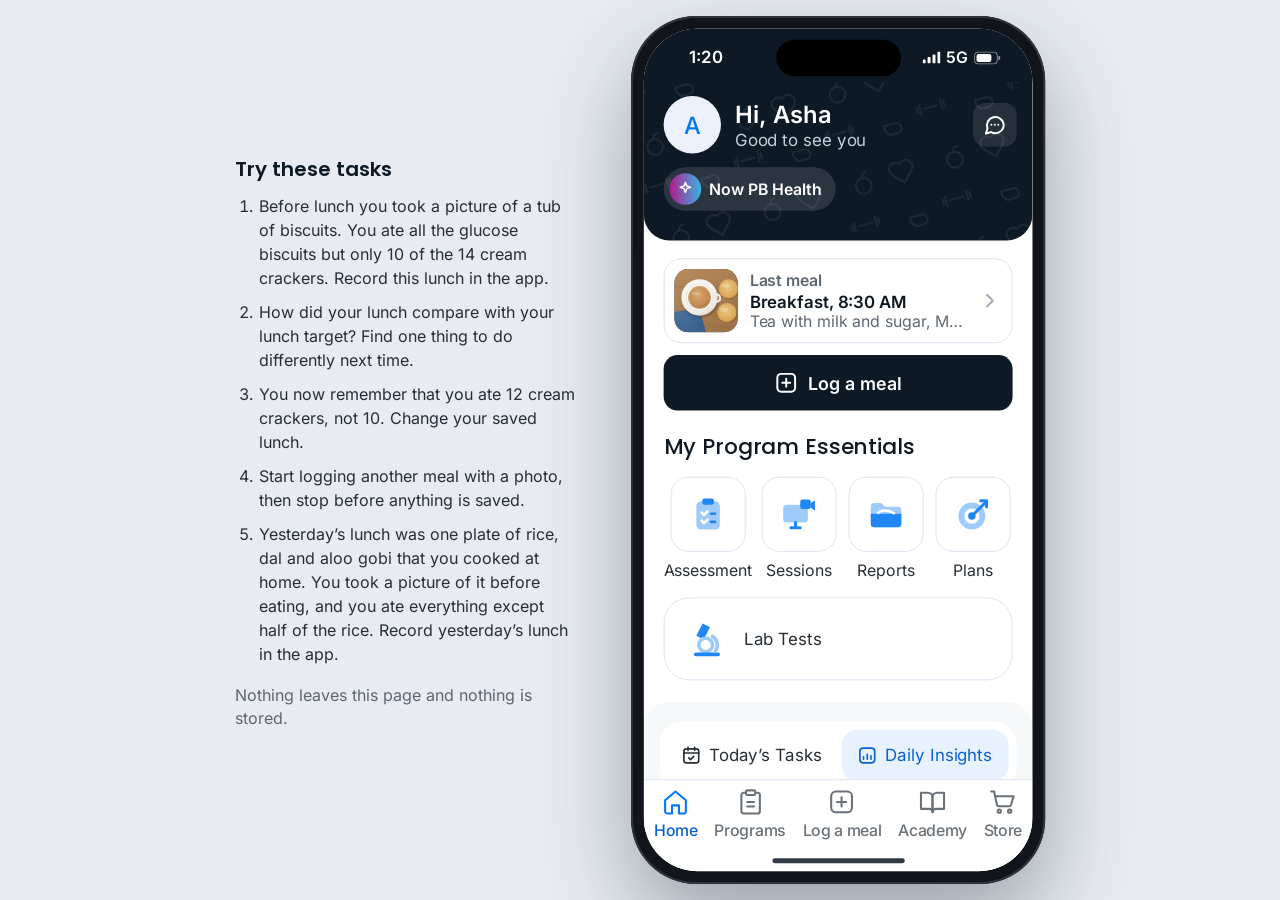
==== commit 2a9f552a: "Make the three flows comparable: new tasks, no Fitgems, same Undo, labels and tips Changes made to a" ====
--- a/flow-2-show-the-estimate/index.html
+++ b/flow-2-show-the-estimate/index.html
@@ -84,12 +84,6 @@
 .f2-saved .scorebox { text-align: left; }
 
 /* insights */
-.f2-gems { position: relative; display: inline-flex; align-items: center; gap: 6px; min-height: 44px; margin-right: 8px; padding: 0 14px 0 10px; border: 0; border-radius: 999px; background: #fff; box-shadow: var(--shadow-1); font-size: 18px; font-weight: 700; color: var(--ink); }
-.f2-gems .ic { width: 22px; height: 22px; }
-.f2-tip { position: absolute; z-index: 20; right: 12px; top: calc(var(--sb) + 60px); width: 300px; display: flex; gap: 6px; align-items: flex-start; padding: 12px 6px 12px 14px; border-radius: 16px; background: var(--navy); color: #fff; font-size: 17px; line-height: 1.4; box-shadow: var(--shadow-2); }
-.f2-tip::before { content: ''; position: absolute; top: -8px; right: 40px; width: 16px; height: 16px; background: var(--navy); transform: rotate(45deg); border-radius: 3px; }
-.f2-tip .linkbtn { display: inline-flex; min-height: 44px; vertical-align: middle; color: #FF8CC6; font-size: 17px; }
-.f2-tip .iconbtn { color: #fff; margin-top: -10px; }
 .f2-verdict { padding: 16px; }
 .f2-vtop { display: flex; align-items: center; justify-content: space-between; gap: 10px; }
 .f2-vhead { margin: 10px 0 4px; font-family: var(--font-head); font-weight: 600; font-size: 22px; line-height: 1.3; color: var(--ink); }
@@ -101,6 +95,8 @@
 .f2-assume li { align-items: flex-start; }
 .f2-scorepill { display: inline-flex; align-items: center; gap: 8px; margin-top: 8px; padding: 6px 14px; border-radius: 999px; background: var(--score-bg); font-size: 16px; color: var(--text); }
 .f2-scorepill b { font-size: 18px; color: var(--ink); }
+/* the centre tab and the Home button share one name, "Log a meal": tabs take their label's width plus an equal share of the rest, so the longer label fits beside "Programs" */
+.tabbar .tab { flex: 1 1 auto; padding: 0 2px; }
 </style>
 </head>
 <body>
--- a/shared/theme.css
+++ b/shared/theme.css
@@ -20,7 +20,7 @@
   --blue-50: #E8F2FE;     /* blue tint: screen_1 "Daily Insights" pill, screen_2 water button */
   --blue-100: #D3E7FC;    /* progress track: screen_5 */
   --pink: #DA0A78;        /* text links: screen_6 "Search here", screen_7 "Go back" (darkened to pass AA) */
-  --gem: #F80A8C;         /* Fitgems: screen_8 gem */
+  --dot: #F80A8C;         /* new-message dot (Flow 1 inbox): screen_8 pink */
 
   /* text */
   --ink: #0F1720;         /* headings: screen_6 "Lunch", screen_7 "Meal Logged!" */
@@ -330,7 +330,7 @@
 .headbtn { position: relative; width: 44px; height: 44px; display: grid; place-items: center; border: 0; border-radius: 12px; background: rgba(255, 255, 255, .1); color: #fff; padding: 0; }
 .headbtn + .headbtn { margin-left: 6px; }
 .headbtn .ic { width: 24px; height: 24px; }
-.headbtn .dot { position: absolute; top: 8px; right: 8px; width: 10px; height: 10px; border-radius: 50%; background: var(--gem); box-shadow: 0 0 0 2px var(--navy); }
+.headbtn .dot { position: absolute; top: 8px; right: 8px; width: 10px; height: 10px; border-radius: 50%; background: var(--dot); box-shadow: 0 0 0 2px var(--navy); }
 .home-sec { padding: 20px 20px 4px; background: var(--card); }
 .essentials-h { margin: 0 0 14px; font-family: var(--font-head); font-weight: 500; font-size: 22px; color: var(--ink); }
 .tiles { display: grid; grid-template-columns: repeat(4, 1fr); gap: 8px; }
@@ -410,12 +410,11 @@
 .camchip { display: inline-flex; align-items: center; gap: 8px; min-height: 44px; padding: 0 16px; border-radius: 999px; border: 1.5px solid rgba(255, 255, 255, .55); background: rgba(8, 12, 18, .5); color: #fff; font-size: 16px; font-weight: 600; }
 .camchip .ic { width: 20px; height: 20px; }
 
-/* photo examples: one good, one or two bad */
+/* photo examples: one good, one bad (the same in every flow) */
 .ex { display: flex; align-items: center; gap: 12px; }
 .ex-img { position: relative; width: 72px; height: 72px; flex: none; border-radius: 14px; overflow: hidden; background: #2A2F36; }
 .ex-img img { position: absolute; inset: 0; width: 100%; height: 100%; object-fit: cover; }
 .ex-img.blur img { filter: blur(2.6px) brightness(.5); transform: scale(1.1); }
-.ex-img.cut img { width: 150%; height: 150%; left: 18%; top: -38%; transform: rotate(-14deg); }
 .ex-img.crowd img { object-position: center; }
 .ex-mark { position: absolute; right: 4px; bottom: 4px; width: 24px; height: 24px; border-radius: 50%; display: grid; place-items: center; box-shadow: 0 0 0 2px #fff; }
 .ex-mark .ic { width: 15px; height: 15px; stroke-width: 3; color: #fff; }
@@ -467,8 +466,6 @@
 .loglist .nm b { display: block; font-weight: 600; color: var(--ink); }
 .loglist .nm span { display: block; margin-top: 2px; color: var(--muted); font-size: 16px; }
 .loglist .kc { flex: none; font-weight: 600; color: var(--text); }
-.gemline { display: inline-flex; align-items: center; gap: 8px; }
-.gemline .ic { width: 22px; height: 22px; }
 
 /* narrow phones (360 px class) */
 @media (max-width: 380px) {
